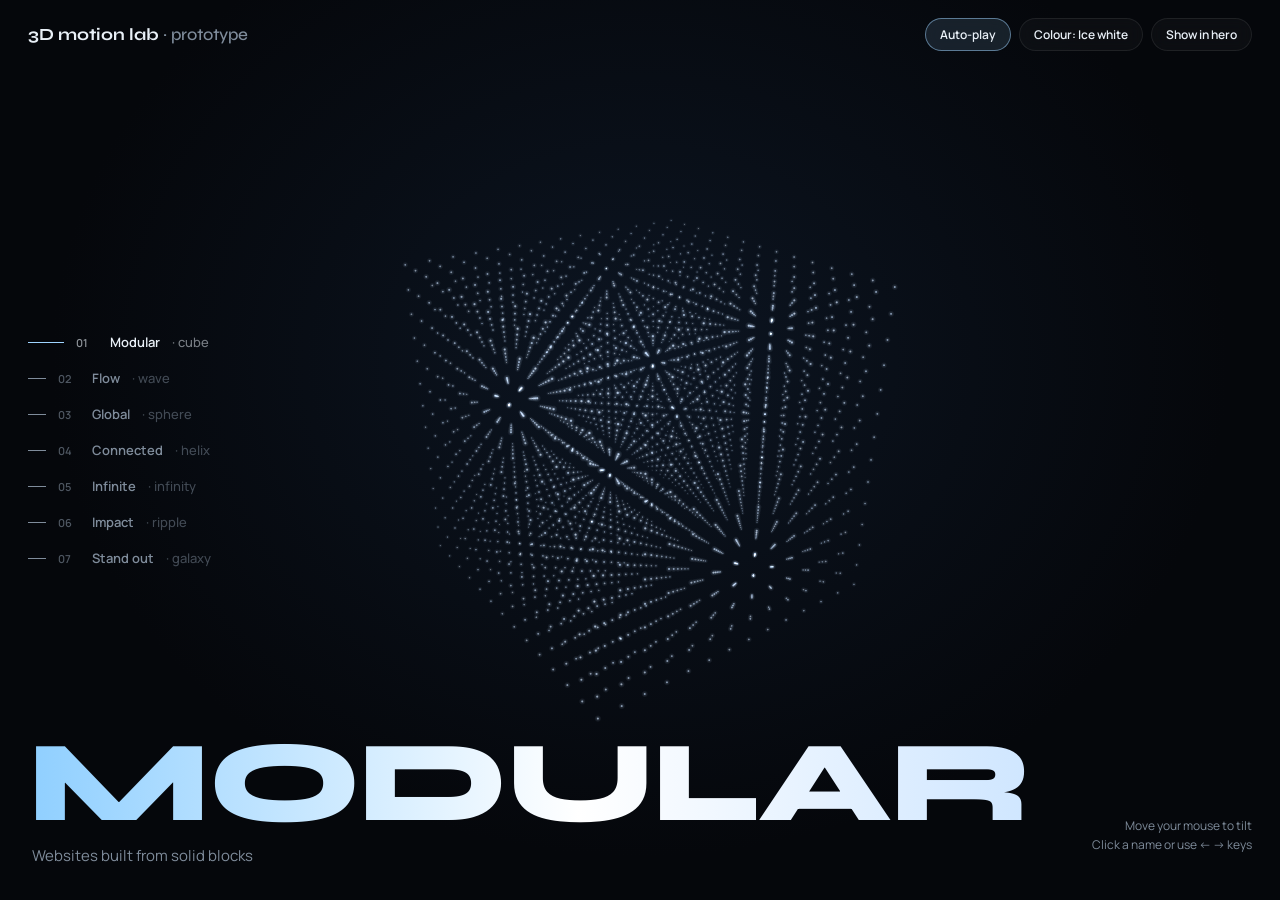
==== motion-lab.html @ 7d04c6f3 "Enhanced the webpages, added some cards, images to the website and added whatsapp button" ====
<!DOCTYPE html>
<html lang="en">
<head>
  <meta charset="UTF-8">
  <meta name="viewport" content="width=device-width, initial-scale=1.0">
  <title>Webzuno — 3D motion lab (prototype)</title>
  <link rel="icon" type="image/png" href="assets/logo-mark.png">
  <link rel="preconnect" href="https://fonts.googleapis.com">
  <link rel="preconnect" href="https://fonts.gstatic.com" crossorigin>
  <link href="https://fonts.googleapis.com/css2?family=Manrope:wght@400;500;600;700&family=Syne:wght@500;600;700;800&display=swap" rel="stylesheet">
  <style>
    :root {
      --bg: #05070b;
      --panel: rgba(255, 255, 255, 0.03);
      --line: rgba(255, 255, 255, 0.08);
      --text: #e9f0f7;
      --muted: #7f8c9b;
      --accent: #9fd4ff;
    }
    * { box-sizing: border-box; }
    html, body { margin: 0; height: 100%; }
    body {
      background: radial-gradient(ellipse at 50% 40%, #0c1522 0%, var(--bg) 65%);
      color: var(--text);
      font-family: Manrope, system-ui, sans-serif;
      overflow: hidden;
    }
    button { font: inherit; color: inherit; cursor: pointer; }

    .top {
      position: fixed;
      top: 0;
      left: 0;
      right: 0;
      z-index: 5;
      display: flex;
      justify-content: space-between;
      align-items: center;
      gap: 12px;
      padding: 18px 28px;
    }
    .top h1 { margin: 0; font-family: Syne, sans-serif; font-size: 17px; }
    .top h1 span { color: var(--muted); font-weight: 500; }
    .opts { display: flex; gap: 8px; flex-wrap: wrap; }
    .btn {
      border: 1px solid var(--line);
      background: var(--panel);
      backdrop-filter: blur(8px);
      border-radius: 999px;
      padding: 7px 14px;
      font-size: 12px;
      font-weight: 600;
    }
    .btn:hover, .btn.on { border-color: rgba(159, 212, 255, 0.5); }
    .btn.on { background: rgba(159, 212, 255, 0.12); }

    .stage { position: fixed; inset: 0; }
    .stage canvas { position: absolute; inset: 0; width: 100%; height: 100%; }

    .list {
      position: fixed;
      left: 28px;
      top: 50%;
      transform: translateY(-50%);
      z-index: 4;
      display: flex;
      flex-direction: column;
      gap: 4px;
    }
    .list button {
      display: flex;
      align-items: center;
      gap: 12px;
      border: 0;
      background: none;
      padding: 7px 0;
      font-size: 13px;
      font-weight: 600;
      color: var(--muted);
      text-align: left;
      transition: color 0.25s;
    }
    .list button i {
      font-style: normal;
      font-size: 11px;
      width: 22px;
      opacity: 0.6;
    }
    .list button::before {
      content: "";
      width: 18px;
      height: 1px;
      background: currentColor;
      transition: width 0.3s;
    }
    .list button.on { color: var(--text); }
    .list button.on::before { width: 36px; background: var(--accent); }

    .word {
      position: fixed;
      left: 28px;
      bottom: 34px;
      z-index: 4;
      pointer-events: none;
    }
    .word h2 {
      margin: 0;
      font-family: Syne, sans-serif;
      font-weight: 800;
      font-size: clamp(48px, 9vw, 128px);
      line-height: 0.9;
      letter-spacing: -0.02em;
      background: linear-gradient(90deg, #8fcfff 0%, #ffffff 55%, #cfe6ff 100%);
      -webkit-background-clip: text;
      background-clip: text;
      color: transparent;
      transition: opacity 0.45s, transform 0.45s;
    }
    .word p { margin: 10px 0 0 4px; color: var(--muted); font-size: 15px; transition: opacity 0.45s; }
    .word.swap h2 { opacity: 0; transform: translateY(14px); }
    .word.swap p { opacity: 0; }

    .hint {
      position: fixed;
      right: 28px;
      bottom: 34px;
      z-index: 4;
      color: var(--muted);
      font-size: 12px;
      text-align: right;
      line-height: 1.6;
    }

    /* "In hero" layout: shows the effect where it would sit on the real site */
    .hero-copy { display: none; }
    body.hero-mode .stage { left: 46%; }
    body.hero-mode .list { left: auto; right: 28px; }
    body.hero-mode .list button { flex-direction: row-reverse; text-align: right; }
    body.hero-mode .word { left: 50%; }
    body.hero-mode .word h2 { font-size: clamp(36px, 5vw, 72px); }
    body.hero-mode .hint { display: none; }
    body.hero-mode .hero-copy {
      display: block;
      position: fixed;
      left: 6vw;
      top: 50%;
      transform: translateY(-50%);
      width: 38vw;
      z-index: 4;
    }
    .hero-copy .eyebrow { color: var(--accent); font-size: 12px; letter-spacing: 0.18em; text-transform: uppercase; margin: 0 0 14px; }
    .hero-copy h3 { font-family: Syne, sans-serif; font-size: clamp(36px, 4.4vw, 64px); line-height: 1.02; margin: 0 0 18px; }
    .hero-copy h3 span { background: linear-gradient(90deg, #6edcff, #b9a6ff); -webkit-background-clip: text; background-clip: text; color: transparent; }
    .hero-copy p { color: var(--muted); font-size: 17px; max-width: 30em; margin: 0 0 26px; }
    .hero-copy .cta { display: inline-block; background: #6edcff; color: #04121a; font-weight: 700; padding: 12px 22px; border-radius: 999px; font-size: 14px; }

    @media (max-width: 760px) {
      .list { top: auto; bottom: 150px; transform: none; }
      .list button { padding: 4px 0; font-size: 12px; }
      .hint { display: none; }
      body.hero-mode .stage { left: 0; top: 40%; }
      body.hero-mode .hero-copy { width: auto; right: 6vw; top: 90px; transform: none; }
    }
  </style>
</head>
<body>
  <div class="stage"><canvas id="c"></canvas></div>

  <header class="top">
    <h1>3D motion lab <span>· prototype</span></h1>
    <div class="opts">
      <button class="btn on" id="auto">Auto-play</button>
      <button class="btn" id="palette">Colour: Ice white</button>
      <button class="btn" id="layout">Show in hero</button>
    </div>
  </header>

  <nav class="list" id="list"></nav>

  <div class="hero-copy">
    <p class="eyebrow">Web design for local businesses</p>
    <h3>Your business.<br><span>Built for the web.</span></h3>
    <p>Modern websites for shops, clinics, restaurants and local teams who are ready to be found.</p>
    <span class="cta">Build My Website →</span>
  </div>

  <div class="word" id="word"><h2 id="word-h"></h2><p id="word-p"></p></div>
  <p class="hint">Move your mouse to tilt<br>Click a name or use ← → keys</p>

  <script>
  (() => {
    const canvas = document.getElementById("c");
    const ctx = canvas.getContext("2d");
    const small = window.innerWidth < 760;
    const N = small ? 1331 : 2744;
    const G = Math.round(Math.cbrt(N));
    const TAU = Math.PI * 2;
    const golden = Math.PI * (3 - Math.sqrt(5));

    const hash = (seed) => Float32Array.from({ length: N }, (_, i) => {
      const s = Math.sin(i * 12.9898 + seed * 78.233) * 43758.5453;
      return s - Math.floor(s);
    });
    const H1 = hash(1);
    const H2 = hash(2);
    const H3 = hash(3);

    const rotX = (p, a) => { const c = Math.cos(a), s = Math.sin(a); const y = p[1] * c - p[2] * s; p[2] = p[1] * s + p[2] * c; p[1] = y; };
    const rotY = (p, a) => { const c = Math.cos(a), s = Math.sin(a); const x = p[0] * c + p[2] * s; p[2] = -p[0] * s + p[2] * c; p[0] = x; };
    const rotZ = (p, a) => { const c = Math.cos(a), s = Math.sin(a); const x = p[0] * c - p[1] * s; p[1] = p[0] * s + p[1] * c; p[0] = x; };
    const set = (p, x, y, z) => { p[0] = x; p[1] = y; p[2] = z; };

    const wCols = Math.ceil(Math.sqrt(N * 1.5));
    const wRows = Math.ceil(N / wCols);
    const iRows = 18;
    const iCols = Math.ceil(N / iRows);
    const lemniscate = (q) => {
      const d = 1 + Math.sin(q) * Math.sin(q);
      return [(1.2 * Math.cos(q)) / d, (1.2 * Math.sin(q) * Math.cos(q)) / d];
    };

    const EFFECTS = [
      {
        id: "cube", word: "MODULAR", line: "Websites built from solid blocks",
        fn: (i, t, p) => {
          const a = i % G, b = Math.floor(i / G) % G, c = Math.floor(i / (G * G)) % G;
          const s = 1.35 / (G - 1);
          set(p, (a - (G - 1) / 2) * s, (b - (G - 1) / 2) * s, (c - (G - 1) / 2) * s);
          rotY(p, t * 0.28 + 0.6);
          rotX(p, 0.42 + Math.sin(t * 0.3) * 0.12);
        }
      },
      {
        id: "wave", word: "FLOW", line: "Smooth on every screen",
        fn: (i, t, p) => {
          const a = i % wCols, b = Math.floor(i / wCols);
          const x = (a / (wCols - 1) - 0.5) * 3.4;
          const z = (b / (wRows - 1) - 0.5) * 2.2;
          const y = 0.24 * Math.sin(x * 1.7 + t * 1.0) + 0.16 * Math.sin(z * 2.4 + t * 0.75 + x * 0.6) + 0.07 * Math.sin((x - z) * 3.4 - t * 1.5);
          set(p, x, -y, z);
          rotY(p, Math.sin(t * 0.12) * 0.25 - 0.18);
          rotX(p, 0.52);
        }
      },
      {
        id: "sphere", word: "GLOBAL", line: "Reach customers anywhere",
        fn: (i, t, p) => {
          const yy = 1 - (2 * (i + 0.5)) / N;
          const r = Math.sqrt(1 - yy * yy);
          const th = golden * i;
          const bump = 1 + 0.045 * Math.sin(yy * 9 + th * 0.002 + t * 2.2);
          set(p, Math.cos(th) * r * bump * 1.05, yy * bump * 1.05, Math.sin(th) * r * bump * 1.05);
          rotY(p, t * 0.22);
          rotX(p, 0.28);
        }
      },
      {
        id: "helix", word: "CONNECTED", line: "Every part of your business, linked",
        fn: (i, t, p) => {
          const turns = 3;
          if (H1[i] < 0.7) {
            const u = H2[i];
            const ang = u * TAU * turns + (i % 2) * Math.PI + t * 0.8;
            const rad = 0.42 + (H3[i] - 0.5) * 0.07;
            set(p, Math.cos(ang) * rad, (u - 0.5) * 2.2 + (H3[i] - 0.5) * 0.04, Math.sin(ang) * rad);
          } else {
            const rungs = 30;
            const u = (Math.floor(H2[i] * rungs) + 0.5) / rungs;
            const ang = u * TAU * turns + t * 0.8;
            const f = H3[i] * 2 - 1;
            set(p, Math.cos(ang) * 0.42 * f, (u - 0.5) * 2.2, Math.sin(ang) * 0.42 * f);
          }
          rotZ(p, 0.55);
          rotX(p, 0.25);
        }
      },
      {
        id: "infinity", word: "INFINITE", line: "Endless possibilities online",
        fn: (i, t, p) => {
          const a = i % iCols, b = Math.floor(i / iCols);
          const u = (a / iCols) * TAU + t * 0.35;
          const v = (b / iRows) * TAU;
          const [x, y] = lemniscate(u);
          const [x2, y2] = lemniscate(u + 0.002);
          const l = Math.hypot(x2 - x, y2 - y) || 1;
          const nx = -(y2 - y) / l;
          const ny = (x2 - x) / l;
          const r = 0.16;
          set(p, x + nx * r * Math.cos(v), y + ny * r * Math.cos(v), r * Math.sin(v) + 0.2 * Math.sin(u));
          rotX(p, 0.45 + Math.sin(t * 0.25) * 0.15);
          rotY(p, Math.sin(t * 0.2) * 0.45);
        }
      },
      {
        id: "ripple", word: "IMPACT", line: "Every visit makes a ripple",
        fn: (i, t, p) => {
          const a = i % wCols, b = Math.floor(i / wCols);
          const x = (a / (wCols - 1) - 0.5) * 3.0;
          const z = (b / (wRows - 1) - 0.5) * 2.2;
          const d = Math.hypot(x, z);
          const y = 0.26 * Math.sin(d * 6 - t * 2.6) * Math.exp(-d * 0.85);
          set(p, x, -y, z);
          rotY(p, t * 0.08);
          rotX(p, 0.6);
        }
      },
      {
        id: "galaxy", word: "STAND OUT", line: "Shine in a crowded market",
        fn: (i, t, p) => {
          const arms = 4;
          const r = 0.08 + Math.pow(H1[i], 0.75) * 1.2;
          const ang = (i % arms) * (TAU / arms) + r * 2.8 + (H2[i] - 0.5) * 0.45 * (1.4 - r) - t * 0.18;
          const rr = r + (H3[i] - 0.5) * 0.08;
          set(p, Math.cos(ang) * rr, (H3[i] - 0.5) * 0.12 * (1.4 - r), Math.sin(ang) * rr);
          rotX(p, 0.95);
          rotZ(p, 0.22);
        }
      }
    ];

    const PALETTES = [
      { name: "Ice white", rgb: [196, 222, 255], word: ["#8fcfff", "#ffffff", "#cfe6ff"] },
      { name: "Webzuno cyan", rgb: [110, 220, 255], word: ["#6edcff", "#bff1ff", "#b9a6ff"] }
    ];
    let paletteIdx = 0;
    const sprite = document.createElement("canvas");
    const makeSprite = () => {
      const [r, g, b] = PALETTES[paletteIdx].rgb;
      sprite.width = sprite.height = 64;
      const s = sprite.getContext("2d");
      const grd = s.createRadialGradient(32, 32, 0, 32, 32, 32);
      grd.addColorStop(0, "rgba(255,255,255,1)");
      grd.addColorStop(0.16, `rgba(${r},${g},${b},1)`);
      grd.addColorStop(0.4, `rgba(${r},${g},${b},0.22)`);
      grd.addColorStop(1, `rgba(${r},${g},${b},0)`);
      s.clearRect(0, 0, 64, 64);
      s.fillStyle = grd;
      s.fillRect(0, 0, 64, 64);
      const [c1, c2, c3] = PALETTES[paletteIdx].word;
      document.getElementById("word-h").style.backgroundImage = `linear-gradient(90deg, ${c1} 0%, ${c2} 55%, ${c3} 100%)`;
    };
    makeSprite();

    let W = 0, Hh = 0;
    const resize = () => {
      const dpr = Math.min(window.devicePixelRatio || 1, 2);
      W = canvas.clientWidth;
      Hh = canvas.clientHeight;
      canvas.width = W * dpr;
      canvas.height = Hh * dpr;
      ctx.setTransform(dpr, 0, 0, dpr, 0, 0);
    };
    new ResizeObserver(resize).observe(canvas);
    resize();

    const list = document.getElementById("list");
    EFFECTS.forEach((e, i) => {
      const b = document.createElement("button");
      b.type = "button";
      b.innerHTML = `<i>${String(i + 1).padStart(2, "0")}</i>${e.word.charAt(0) + e.word.slice(1).toLowerCase()} <span style="opacity:.5;font-weight:500">· ${e.id}</span>`;
      b.addEventListener("click", () => goTo(i));
      list.appendChild(b);
    });

    const word = document.getElementById("word");
    const setWord = (i) => {
      word.classList.add("swap");
      setTimeout(() => {
        document.getElementById("word-h").textContent = EFFECTS[i].word;
        document.getElementById("word-p").textContent = EFFECTS[i].line;
        word.classList.remove("swap");
      }, 380);
      [...list.children].forEach((b, k) => b.classList.toggle("on", k === i));
    };

    let cur = 0;
    let next = 0;
    let morph = 1;
    let hold = 0;
    let auto = true;
    const HOLD = 6.5;
    const MORPH = 2.2;
    const goTo = (i) => {
      if (i === next) return;
      if (morph < 1) cur = next;
      next = i;
      morph = 0;
      hold = 0;
      setWord(i);
    };
    const wanted = new URLSearchParams(location.search).get("fx") || location.hash.slice(1);
    const start = EFFECTS.findIndex((e) => e.id === wanted);
    if (start > 0) cur = next = start;
    if (new URLSearchParams(location.search).has("still")) {
      auto = false;
      document.getElementById("auto").classList.remove("on");
    }
    setWord(cur);

    document.getElementById("auto").addEventListener("click", (e) => {
      auto = !auto;
      hold = 0;
      e.currentTarget.classList.toggle("on", auto);
    });
    document.getElementById("palette").addEventListener("click", (e) => {
      paletteIdx = (paletteIdx + 1) % PALETTES.length;
      e.currentTarget.textContent = `Colour: ${PALETTES[paletteIdx].name}`;
      makeSprite();
    });
    document.getElementById("layout").addEventListener("click", (e) => {
      const on = document.body.classList.toggle("hero-mode");
      e.currentTarget.classList.toggle("on", on);
      e.currentTarget.textContent = on ? "Show full stage" : "Show in hero";
    });
    window.addEventListener("keydown", (e) => {
      if (e.key === "ArrowRight") goTo((next + 1) % EFFECTS.length);
      if (e.key === "ArrowLeft") goTo((next - 1 + EFFECTS.length) % EFFECTS.length);
    });

    let mx = 0, my = 0, tmx = 0, tmy = 0;
    window.addEventListener("pointermove", (e) => {
      tmx = e.clientX / window.innerWidth - 0.5;
      tmy = e.clientY / window.innerHeight - 0.5;
    });

    const A = [0, 0, 0];
    const B = [0, 0, 0];
    const D = 3.6;
    let t = 0;
    let last = performance.now();
    const frame = (now) => {
      const dt = Math.min(0.05, (now - last) / 1000);
      last = now;
      t += dt;
      if (morph < 1) {
        morph = Math.min(1, morph + dt / MORPH);
        if (morph >= 1) cur = next;
      } else if (auto) {
        hold += dt;
        if (hold >= HOLD) goTo((next + 1) % EFFECTS.length);
      }
      mx += (tmx - mx) * 0.05;
      my += (tmy - my) * 0.05;

      ctx.clearRect(0, 0, W, Hh);
      ctx.globalCompositeOperation = "lighter";
      const f = Math.min(W, Hh) * 0.95;
      const cx = W * 0.5;
      const cy = Hh * 0.48;
      const fa = EFFECTS[cur].fn;
      const fb = EFFECTS[next].fn;
      const morphing = morph < 1;

      for (let i = 0; i < N; i += 1) {
        fa(i, t, A);
        if (morphing) {
          fb(i, t, B);
          let k = Math.min(1, Math.max(0, morph * 1.45 - H1[i] * 0.45));
          k = k * k * (3 - 2 * k);
          A[0] += (B[0] - A[0]) * k;
          A[1] += (B[1] - A[1]) * k;
          A[2] += (B[2] - A[2]) * k;
        }
        rotY(A, mx * 0.5);
        rotX(A, my * 0.3);
        const zz = A[2] + D;
        if (zz < 0.3) continue;
        const s = f / zz;
        const depth = Math.min(1, Math.max(0, (D + 1.3 - zz) / 2.6));
        const size = (1.1 + depth * 2.8) * 2.3;
        ctx.globalAlpha = 0.12 + depth * 0.78;
        ctx.drawImage(sprite, cx + A[0] * s - size / 2, cy + A[1] * s - size / 2, size, size);
      }
      ctx.globalAlpha = 1;
      ctx.globalCompositeOperation = "source-over";
      requestAnimationFrame(frame);
    };
    requestAnimationFrame(frame);
  })();
  </script>
</body>
</html>
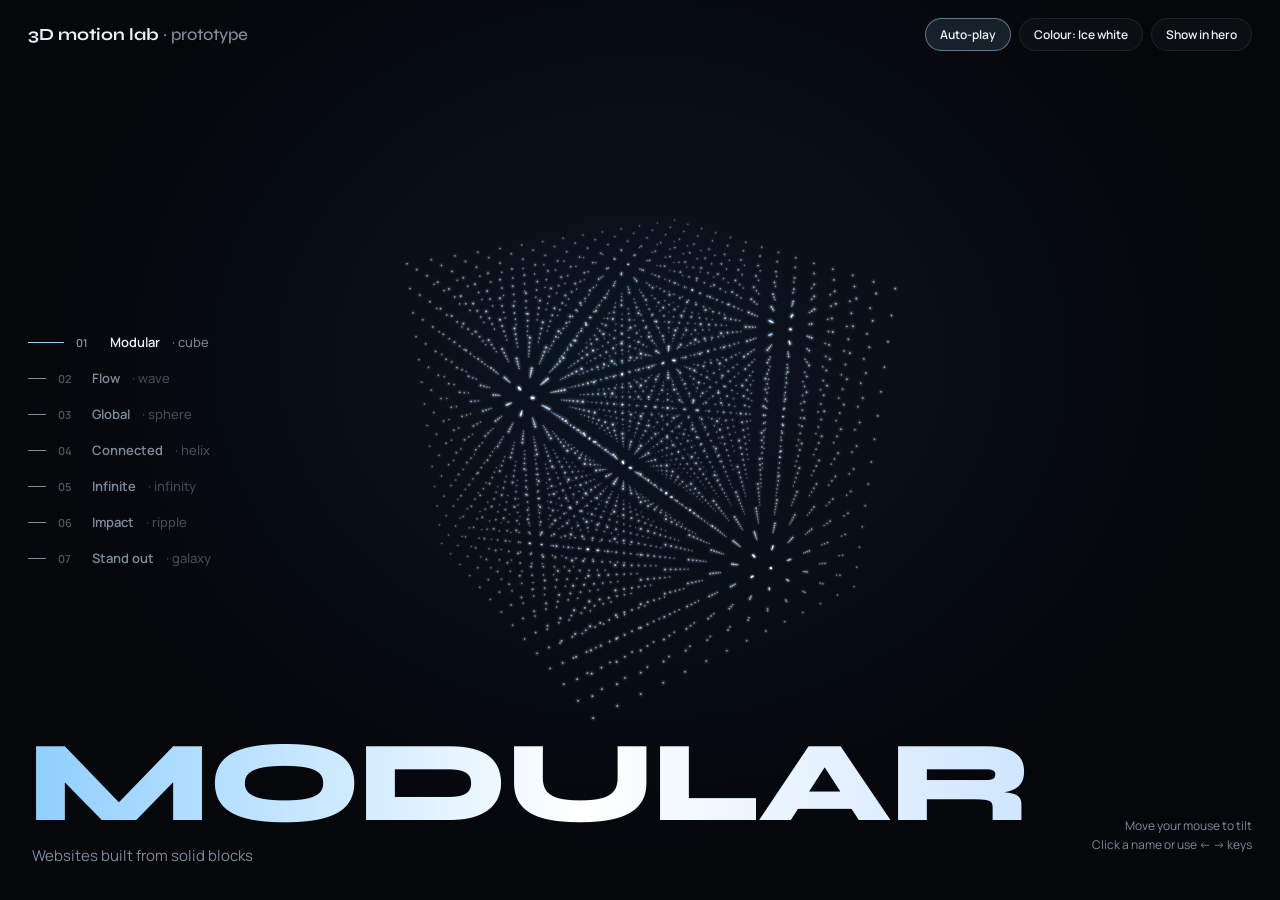
==== commit b8586daa: "Added SEO Optimization scripts and Terms & Conditions" ====
--- a/motion-lab.html
+++ b/motion-lab.html
@@ -4,6 +4,7 @@
   <meta charset="UTF-8">
   <meta name="viewport" content="width=device-width, initial-scale=1.0">
   <title>Webzuno — 3D motion lab (prototype)</title>
+  <meta name="robots" content="noindex, nofollow">
   <link rel="icon" type="image/png" href="assets/logo-mark.png">
   <link rel="preconnect" href="https://fonts.googleapis.com">
   <link rel="preconnect" href="https://fonts.gstatic.com" crossorigin>
